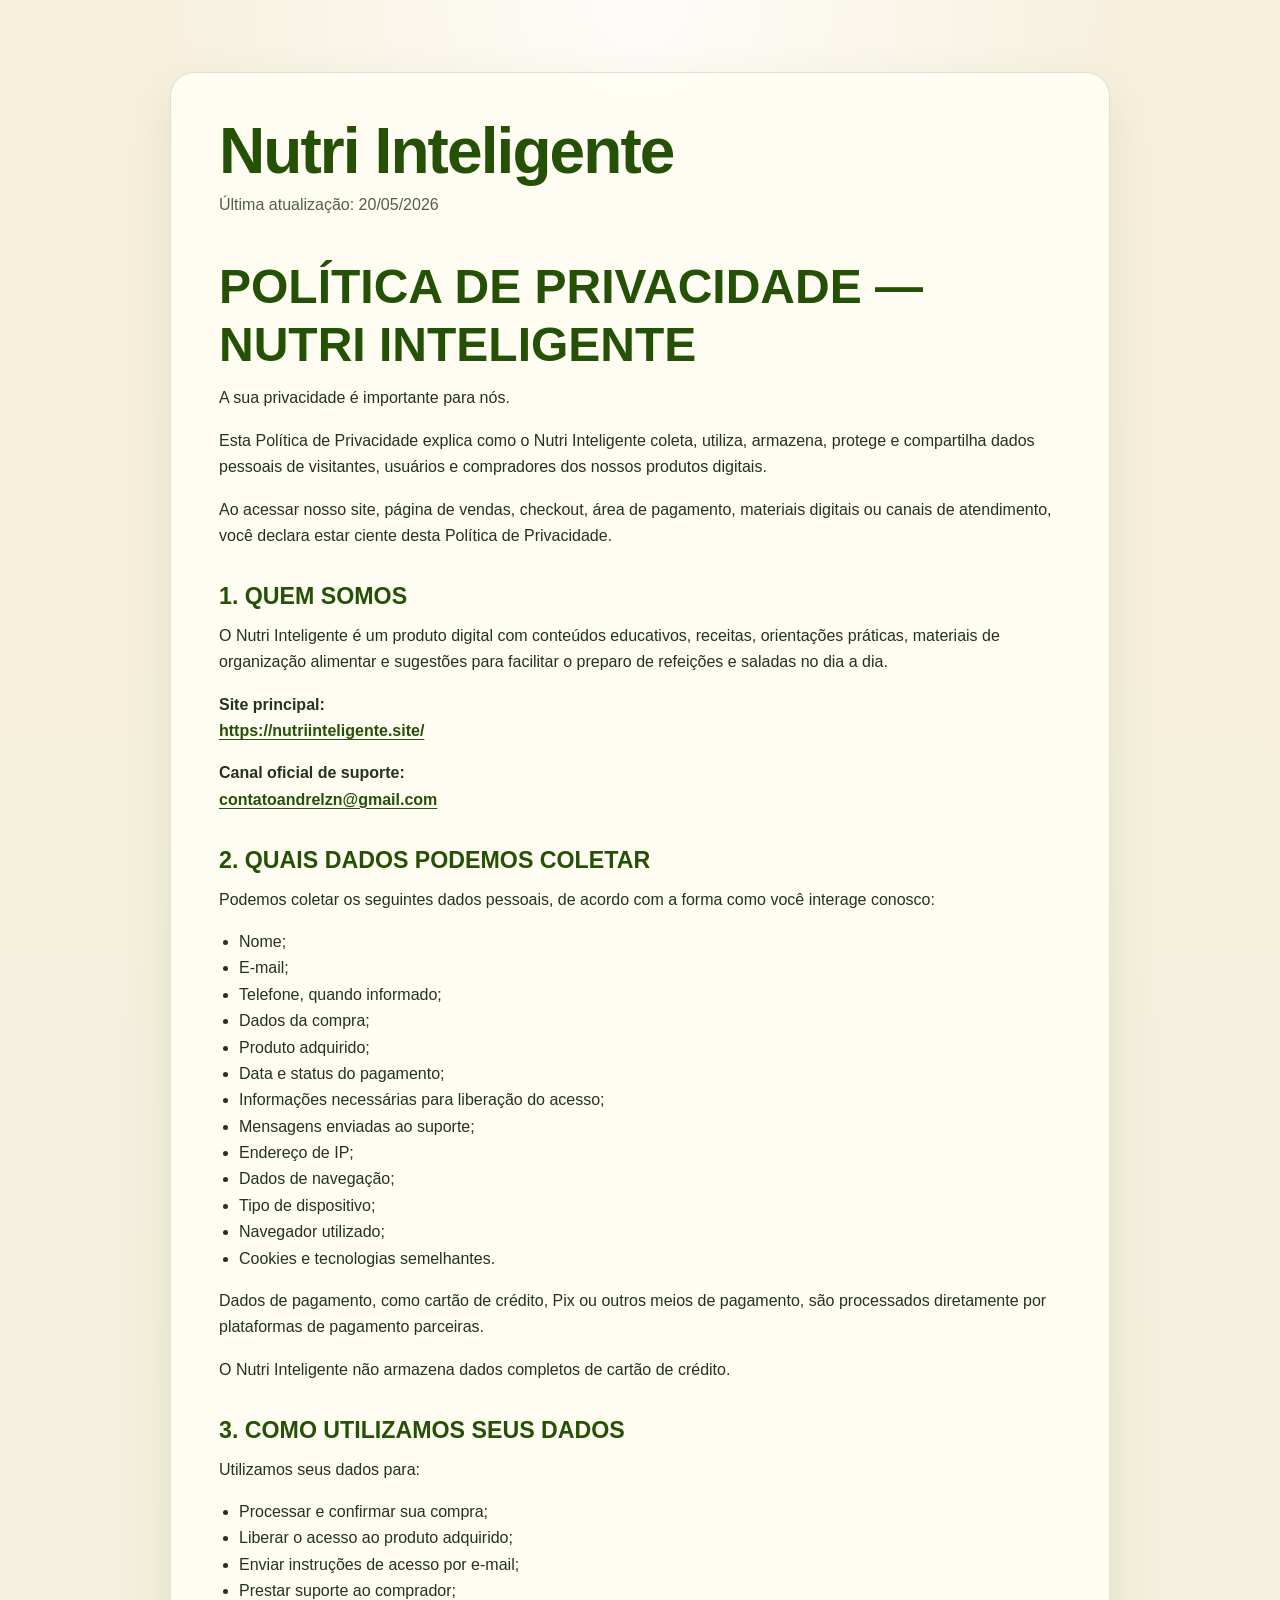
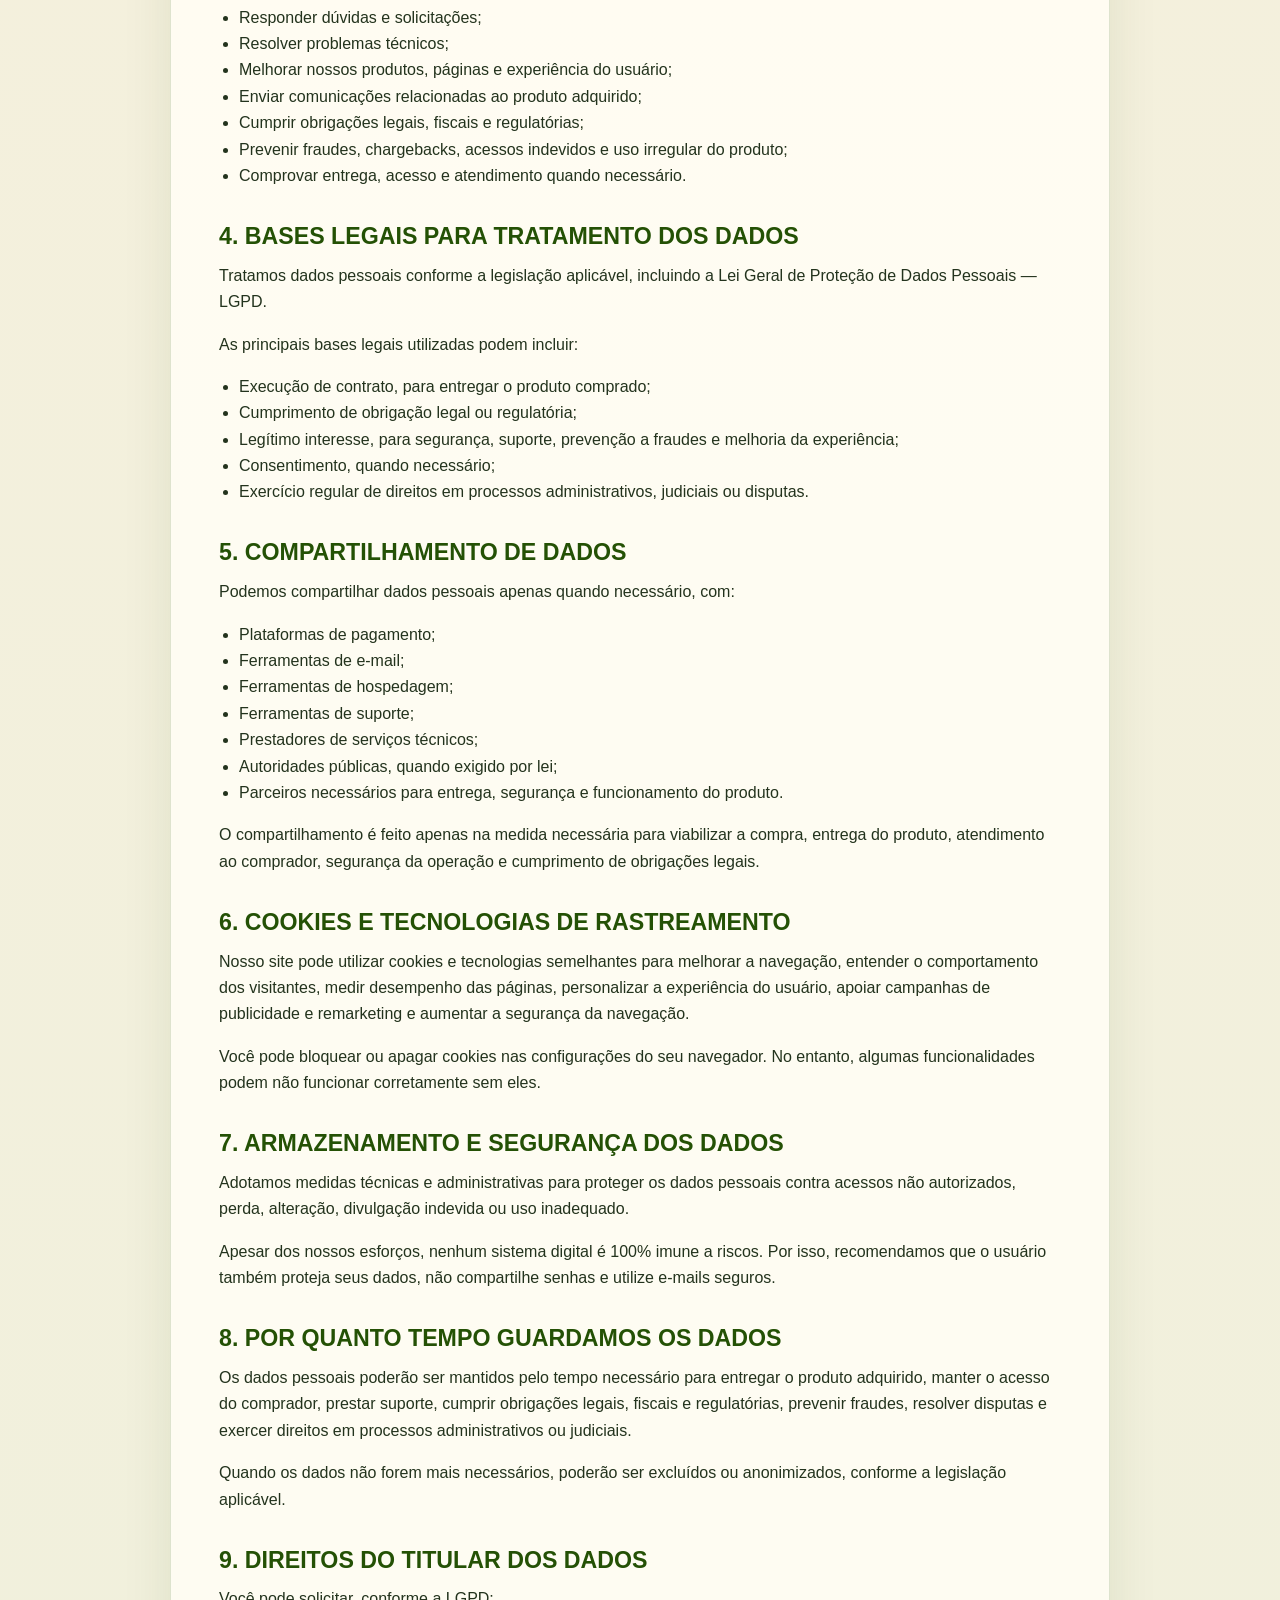
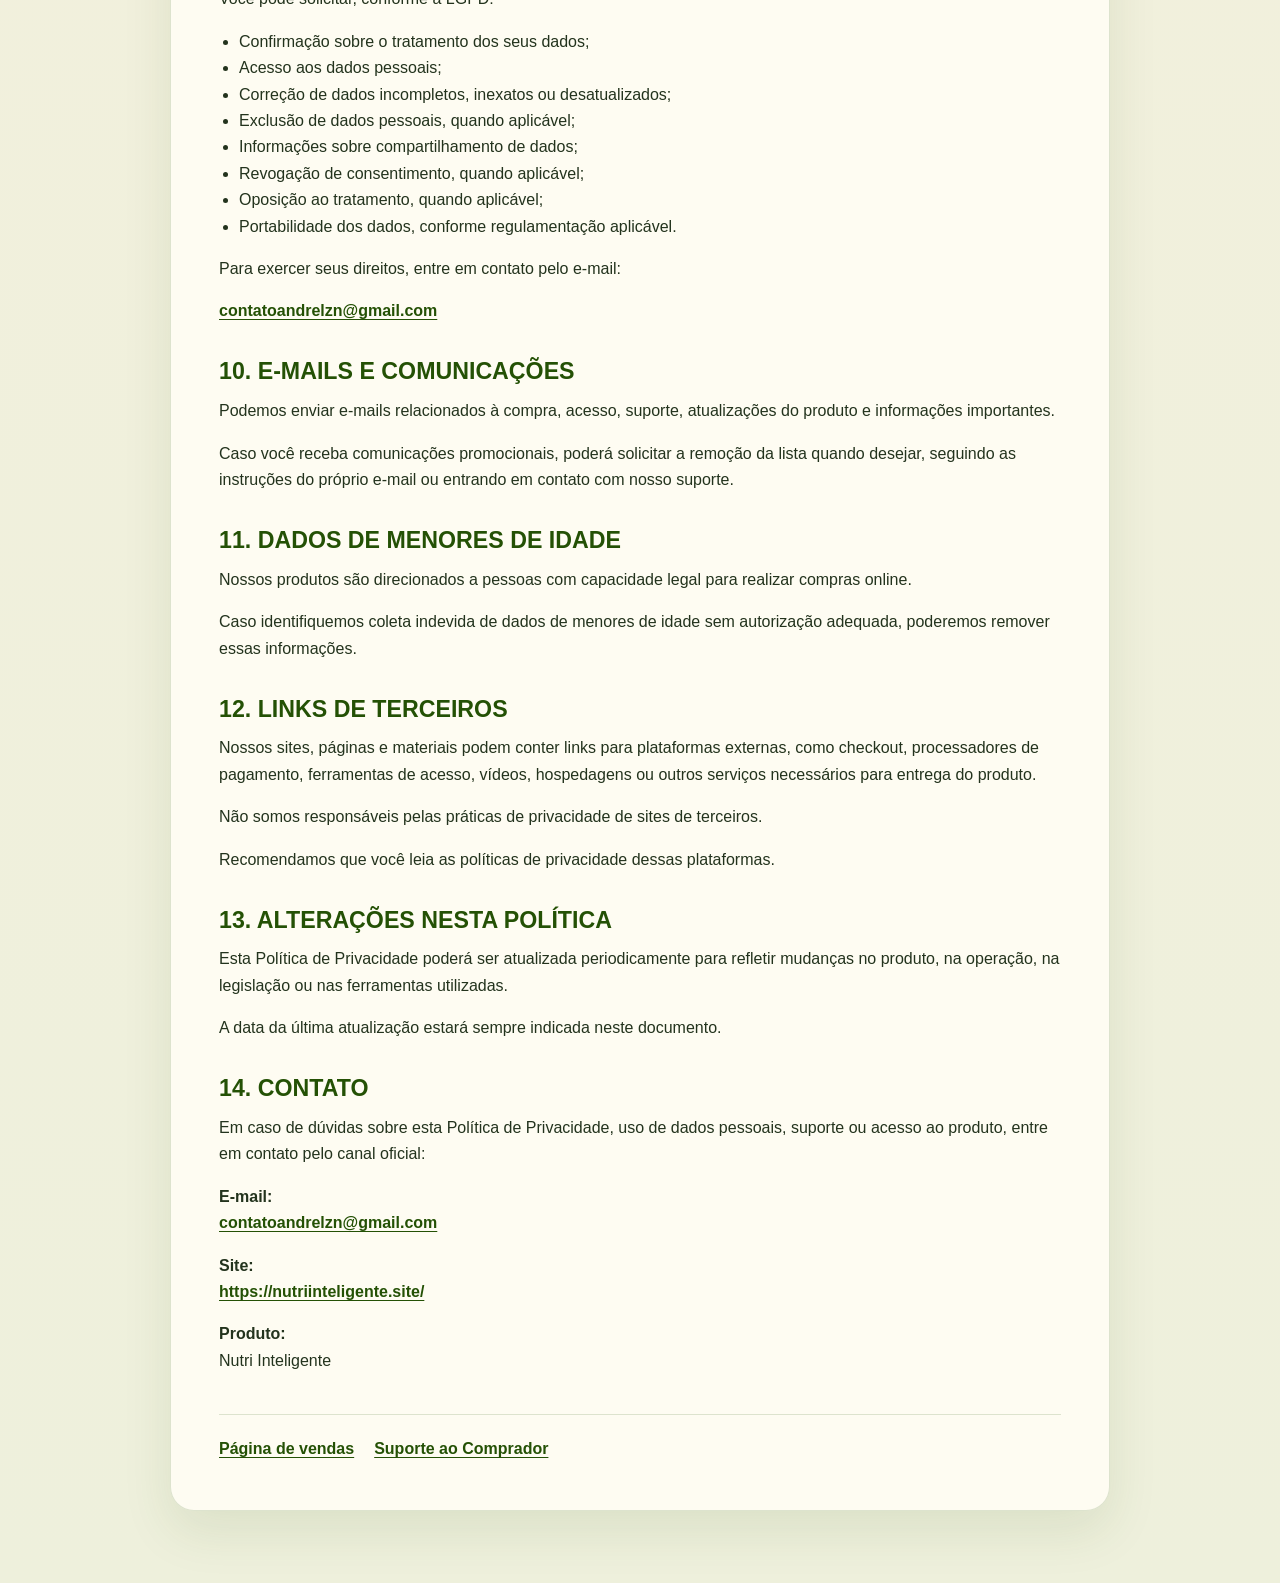
==== politica-de-privacidade/index.html @ 57de6ec7 "Add V1 support and privacy pages" ====
<!doctype html>
<html lang="pt-BR">
  <head>
    <meta charset="utf-8">
    <meta name="viewport" content="width=device-width, initial-scale=1">
    <title>Política de Privacidade - Nutri Inteligente</title>
    <meta name="description" content="Política de Privacidade do produto digital Nutri Inteligente.">
    <link rel="stylesheet" href="/legal.css">
  </head>
  <body>
    <main class="legal-page">
      <article class="legal-card">
        <p class="brand">Nutri Inteligente</p>
        <p class="subtitle">Última atualização: 20/05/2026</p>

        <h1>POLÍTICA DE PRIVACIDADE — NUTRI INTELIGENTE</h1>
        <p>A sua privacidade é importante para nós.</p>
        <p>Esta Política de Privacidade explica como o Nutri Inteligente coleta, utiliza, armazena, protege e compartilha dados pessoais de visitantes, usuários e compradores dos nossos produtos digitais.</p>
        <p>Ao acessar nosso site, página de vendas, checkout, área de pagamento, materiais digitais ou canais de atendimento, você declara estar ciente desta Política de Privacidade.</p>

        <h2>1. Quem somos</h2>
        <p>O Nutri Inteligente é um produto digital com conteúdos educativos, receitas, orientações práticas, materiais de organização alimentar e sugestões para facilitar o preparo de refeições e saladas no dia a dia.</p>
        <p><strong>Site principal:</strong><br><a href="https://nutriinteligente.site/">https://nutriinteligente.site/</a></p>
        <p><strong>Canal oficial de suporte:</strong><br><a href="mailto:contatoandrelzn@gmail.com">contatoandrelzn@gmail.com</a></p>

        <h2>2. Quais dados podemos coletar</h2>
        <p>Podemos coletar os seguintes dados pessoais, de acordo com a forma como você interage conosco:</p>
        <ul>
          <li>Nome;</li>
          <li>E-mail;</li>
          <li>Telefone, quando informado;</li>
          <li>Dados da compra;</li>
          <li>Produto adquirido;</li>
          <li>Data e status do pagamento;</li>
          <li>Informações necessárias para liberação do acesso;</li>
          <li>Mensagens enviadas ao suporte;</li>
          <li>Endereço de IP;</li>
          <li>Dados de navegação;</li>
          <li>Tipo de dispositivo;</li>
          <li>Navegador utilizado;</li>
          <li>Cookies e tecnologias semelhantes.</li>
        </ul>
        <p>Dados de pagamento, como cartão de crédito, Pix ou outros meios de pagamento, são processados diretamente por plataformas de pagamento parceiras.</p>
        <p>O Nutri Inteligente não armazena dados completos de cartão de crédito.</p>

        <h2>3. Como utilizamos seus dados</h2>
        <p>Utilizamos seus dados para:</p>
        <ul>
          <li>Processar e confirmar sua compra;</li>
          <li>Liberar o acesso ao produto adquirido;</li>
          <li>Enviar instruções de acesso por e-mail;</li>
          <li>Prestar suporte ao comprador;</li>
          <li>Responder dúvidas e solicitações;</li>
          <li>Resolver problemas técnicos;</li>
          <li>Melhorar nossos produtos, páginas e experiência do usuário;</li>
          <li>Enviar comunicações relacionadas ao produto adquirido;</li>
          <li>Cumprir obrigações legais, fiscais e regulatórias;</li>
          <li>Prevenir fraudes, chargebacks, acessos indevidos e uso irregular do produto;</li>
          <li>Comprovar entrega, acesso e atendimento quando necessário.</li>
        </ul>

        <h2>4. Bases legais para tratamento dos dados</h2>
        <p>Tratamos dados pessoais conforme a legislação aplicável, incluindo a Lei Geral de Proteção de Dados Pessoais — LGPD.</p>
        <p>As principais bases legais utilizadas podem incluir:</p>
        <ul>
          <li>Execução de contrato, para entregar o produto comprado;</li>
          <li>Cumprimento de obrigação legal ou regulatória;</li>
          <li>Legítimo interesse, para segurança, suporte, prevenção a fraudes e melhoria da experiência;</li>
          <li>Consentimento, quando necessário;</li>
          <li>Exercício regular de direitos em processos administrativos, judiciais ou disputas.</li>
        </ul>

        <h2>5. Compartilhamento de dados</h2>
        <p>Podemos compartilhar dados pessoais apenas quando necessário, com:</p>
        <ul>
          <li>Plataformas de pagamento;</li>
          <li>Ferramentas de e-mail;</li>
          <li>Ferramentas de hospedagem;</li>
          <li>Ferramentas de suporte;</li>
          <li>Prestadores de serviços técnicos;</li>
          <li>Autoridades públicas, quando exigido por lei;</li>
          <li>Parceiros necessários para entrega, segurança e funcionamento do produto.</li>
        </ul>
        <p>O compartilhamento é feito apenas na medida necessária para viabilizar a compra, entrega do produto, atendimento ao comprador, segurança da operação e cumprimento de obrigações legais.</p>

        <h2>6. Cookies e tecnologias de rastreamento</h2>
        <p>Nosso site pode utilizar cookies e tecnologias semelhantes para melhorar a navegação, entender o comportamento dos visitantes, medir desempenho das páginas, personalizar a experiência do usuário, apoiar campanhas de publicidade e remarketing e aumentar a segurança da navegação.</p>
        <p>Você pode bloquear ou apagar cookies nas configurações do seu navegador. No entanto, algumas funcionalidades podem não funcionar corretamente sem eles.</p>

        <h2>7. Armazenamento e segurança dos dados</h2>
        <p>Adotamos medidas técnicas e administrativas para proteger os dados pessoais contra acessos não autorizados, perda, alteração, divulgação indevida ou uso inadequado.</p>
        <p>Apesar dos nossos esforços, nenhum sistema digital é 100% imune a riscos. Por isso, recomendamos que o usuário também proteja seus dados, não compartilhe senhas e utilize e-mails seguros.</p>

        <h2>8. Por quanto tempo guardamos os dados</h2>
        <p>Os dados pessoais poderão ser mantidos pelo tempo necessário para entregar o produto adquirido, manter o acesso do comprador, prestar suporte, cumprir obrigações legais, fiscais e regulatórias, prevenir fraudes, resolver disputas e exercer direitos em processos administrativos ou judiciais.</p>
        <p>Quando os dados não forem mais necessários, poderão ser excluídos ou anonimizados, conforme a legislação aplicável.</p>

        <h2>9. Direitos do titular dos dados</h2>
        <p>Você pode solicitar, conforme a LGPD:</p>
        <ul>
          <li>Confirmação sobre o tratamento dos seus dados;</li>
          <li>Acesso aos dados pessoais;</li>
          <li>Correção de dados incompletos, inexatos ou desatualizados;</li>
          <li>Exclusão de dados pessoais, quando aplicável;</li>
          <li>Informações sobre compartilhamento de dados;</li>
          <li>Revogação de consentimento, quando aplicável;</li>
          <li>Oposição ao tratamento, quando aplicável;</li>
          <li>Portabilidade dos dados, conforme regulamentação aplicável.</li>
        </ul>
        <p>Para exercer seus direitos, entre em contato pelo e-mail:</p>
        <p><a href="mailto:contatoandrelzn@gmail.com">contatoandrelzn@gmail.com</a></p>

        <h2>10. E-mails e comunicações</h2>
        <p>Podemos enviar e-mails relacionados à compra, acesso, suporte, atualizações do produto e informações importantes.</p>
        <p>Caso você receba comunicações promocionais, poderá solicitar a remoção da lista quando desejar, seguindo as instruções do próprio e-mail ou entrando em contato com nosso suporte.</p>

        <h2>11. Dados de menores de idade</h2>
        <p>Nossos produtos são direcionados a pessoas com capacidade legal para realizar compras online.</p>
        <p>Caso identifiquemos coleta indevida de dados de menores de idade sem autorização adequada, poderemos remover essas informações.</p>

        <h2>12. Links de terceiros</h2>
        <p>Nossos sites, páginas e materiais podem conter links para plataformas externas, como checkout, processadores de pagamento, ferramentas de acesso, vídeos, hospedagens ou outros serviços necessários para entrega do produto.</p>
        <p>Não somos responsáveis pelas práticas de privacidade de sites de terceiros.</p>
        <p>Recomendamos que você leia as políticas de privacidade dessas plataformas.</p>

        <h2>13. Alterações nesta política</h2>
        <p>Esta Política de Privacidade poderá ser atualizada periodicamente para refletir mudanças no produto, na operação, na legislação ou nas ferramentas utilizadas.</p>
        <p>A data da última atualização estará sempre indicada neste documento.</p>

        <h2>14. Contato</h2>
        <p>Em caso de dúvidas sobre esta Política de Privacidade, uso de dados pessoais, suporte ou acesso ao produto, entre em contato pelo canal oficial:</p>
        <p><strong>E-mail:</strong><br><a href="mailto:contatoandrelzn@gmail.com">contatoandrelzn@gmail.com</a></p>
        <p><strong>Site:</strong><br><a href="https://nutriinteligente.site/">https://nutriinteligente.site/</a></p>
        <p><strong>Produto:</strong><br>Nutri Inteligente</p>

        <nav class="legal-footer" aria-label="Links importantes">
          <a href="/">Página de vendas</a>
          <a href="/suporte">Suporte ao Comprador</a>
        </nav>
      </article>
    </main>
  </body>
</html>
---- legal.css ----
:root {
  --bg: #f7f0dd;
  --card: #fffdf4;
  --text: #23331d;
  --muted: #526047;
  --green: #245105;
  --line: rgba(49, 93, 20, 0.16);
}

* {
  box-sizing: border-box;
}

html {
  scroll-behavior: smooth;
}

body {
  margin: 0;
  color: var(--text);
  background:
    radial-gradient(circle at top, rgba(255, 255, 255, 0.85), transparent 30rem),
    linear-gradient(180deg, #f7f0dd 0%, #eef0dc 100%);
  font-family: Arial, Helvetica, sans-serif;
  line-height: 1.65;
}

.legal-page {
  width: min(100% - 32px, 940px);
  margin: 0 auto;
  padding: clamp(28px, 6vw, 72px) 0;
}

.legal-card {
  padding: clamp(24px, 4vw, 48px);
  border: 1px solid var(--line);
  border-radius: 24px;
  background: rgba(255, 253, 244, 0.92);
  box-shadow: 0 20px 50px rgba(49, 93, 20, 0.1);
}

.brand {
  margin: 0 0 10px;
  color: var(--green);
  font-size: clamp(2rem, 7vw, 4rem);
  font-weight: 900;
  letter-spacing: -0.03em;
  line-height: 0.95;
}

.subtitle {
  margin: 0 0 clamp(24px, 4vw, 40px);
  color: var(--muted);
  font-size: 1rem;
}

h1,
h2 {
  color: var(--green);
  line-height: 1.2;
}

h1 {
  margin: 0 0 0.75rem;
  font-size: clamp(1.7rem, 5vw, 3rem);
}

h2 {
  margin: 2.1rem 0 0.75rem;
  font-size: clamp(1.1rem, 3vw, 1.45rem);
  text-transform: uppercase;
}

p {
  margin: 0 0 1rem;
}

ul {
  margin: 0 0 1rem;
  padding-left: 1.25rem;
}

a {
  color: var(--green);
  font-weight: 700;
  text-decoration: underline;
  text-underline-offset: 3px;
}

.legal-footer {
  display: flex;
  flex-wrap: wrap;
  gap: 12px 20px;
  margin-top: 2.5rem;
  padding-top: 1.3rem;
  border-top: 1px solid var(--line);
}

@media (max-width: 640px) {
  .legal-page {
    width: min(100% - 20px, 940px);
    padding-block: 14px;
  }

  .legal-card {
    border-radius: 18px;
  }
}
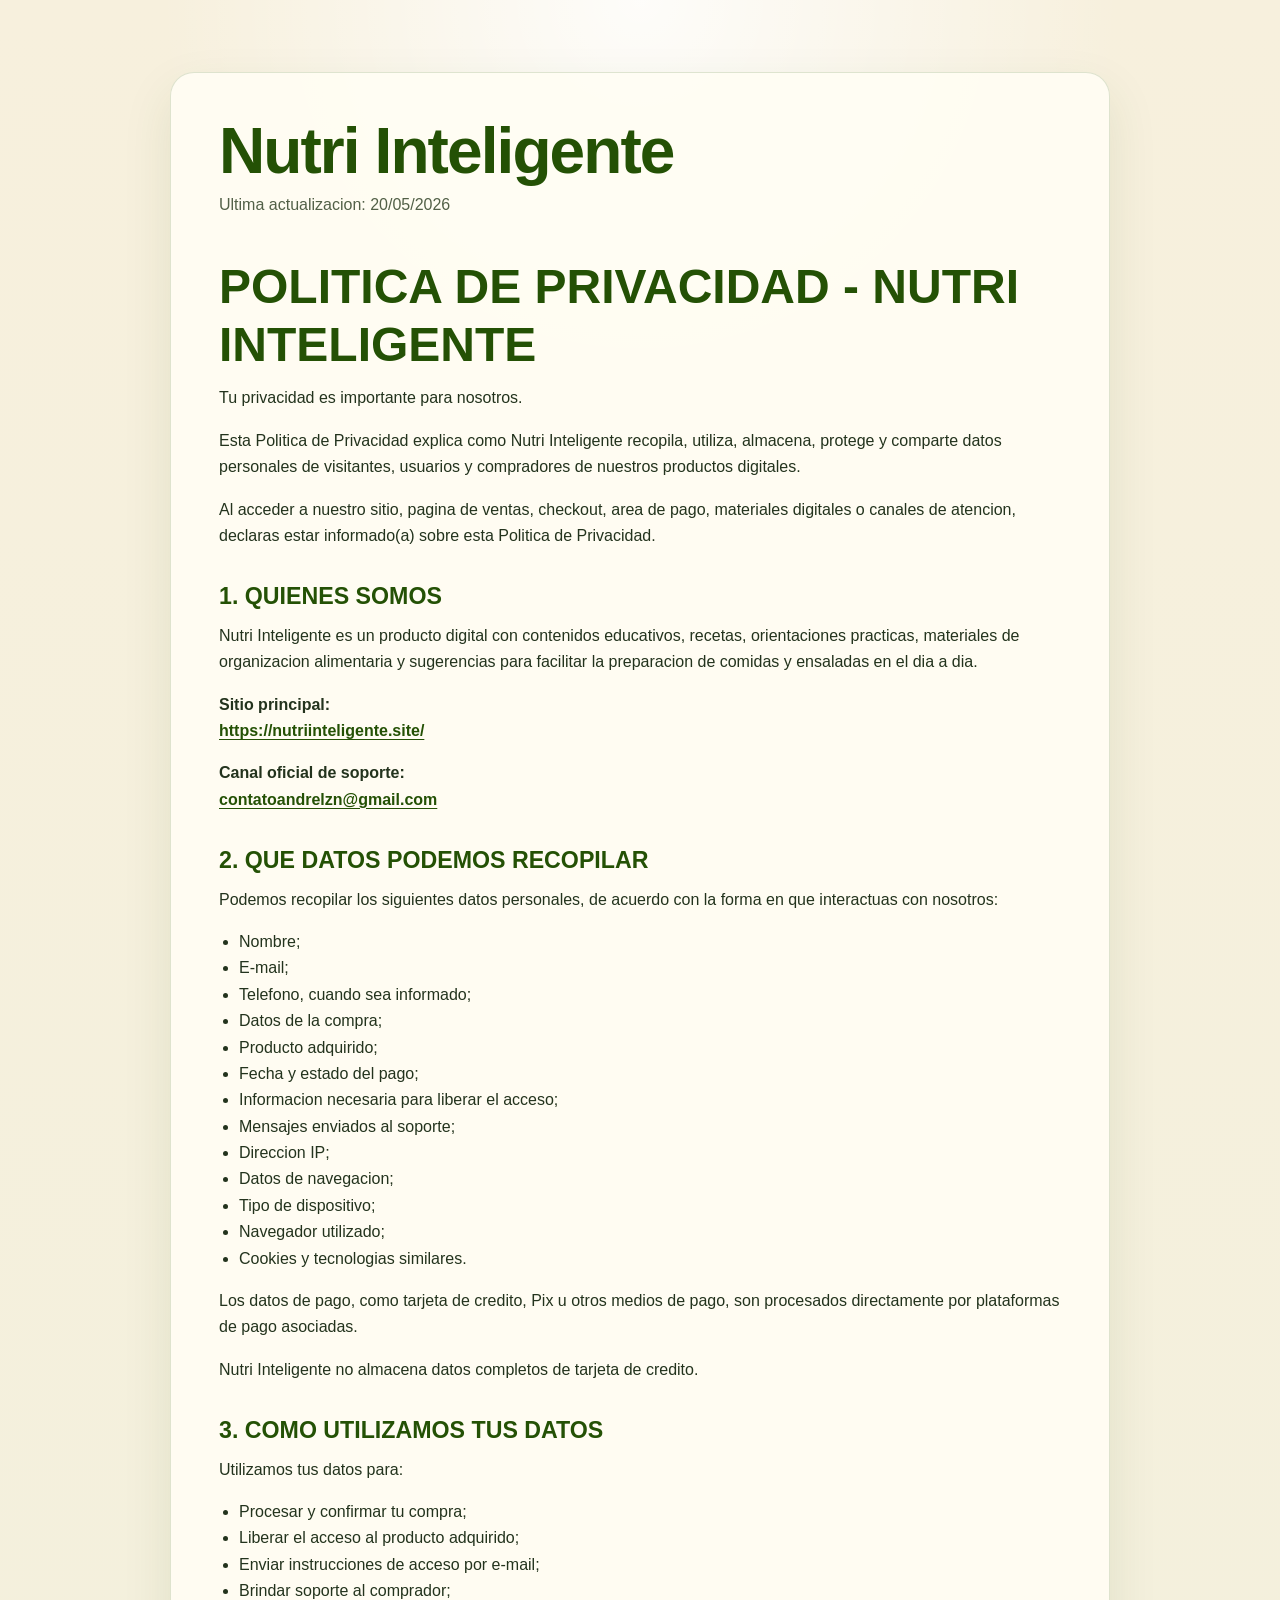
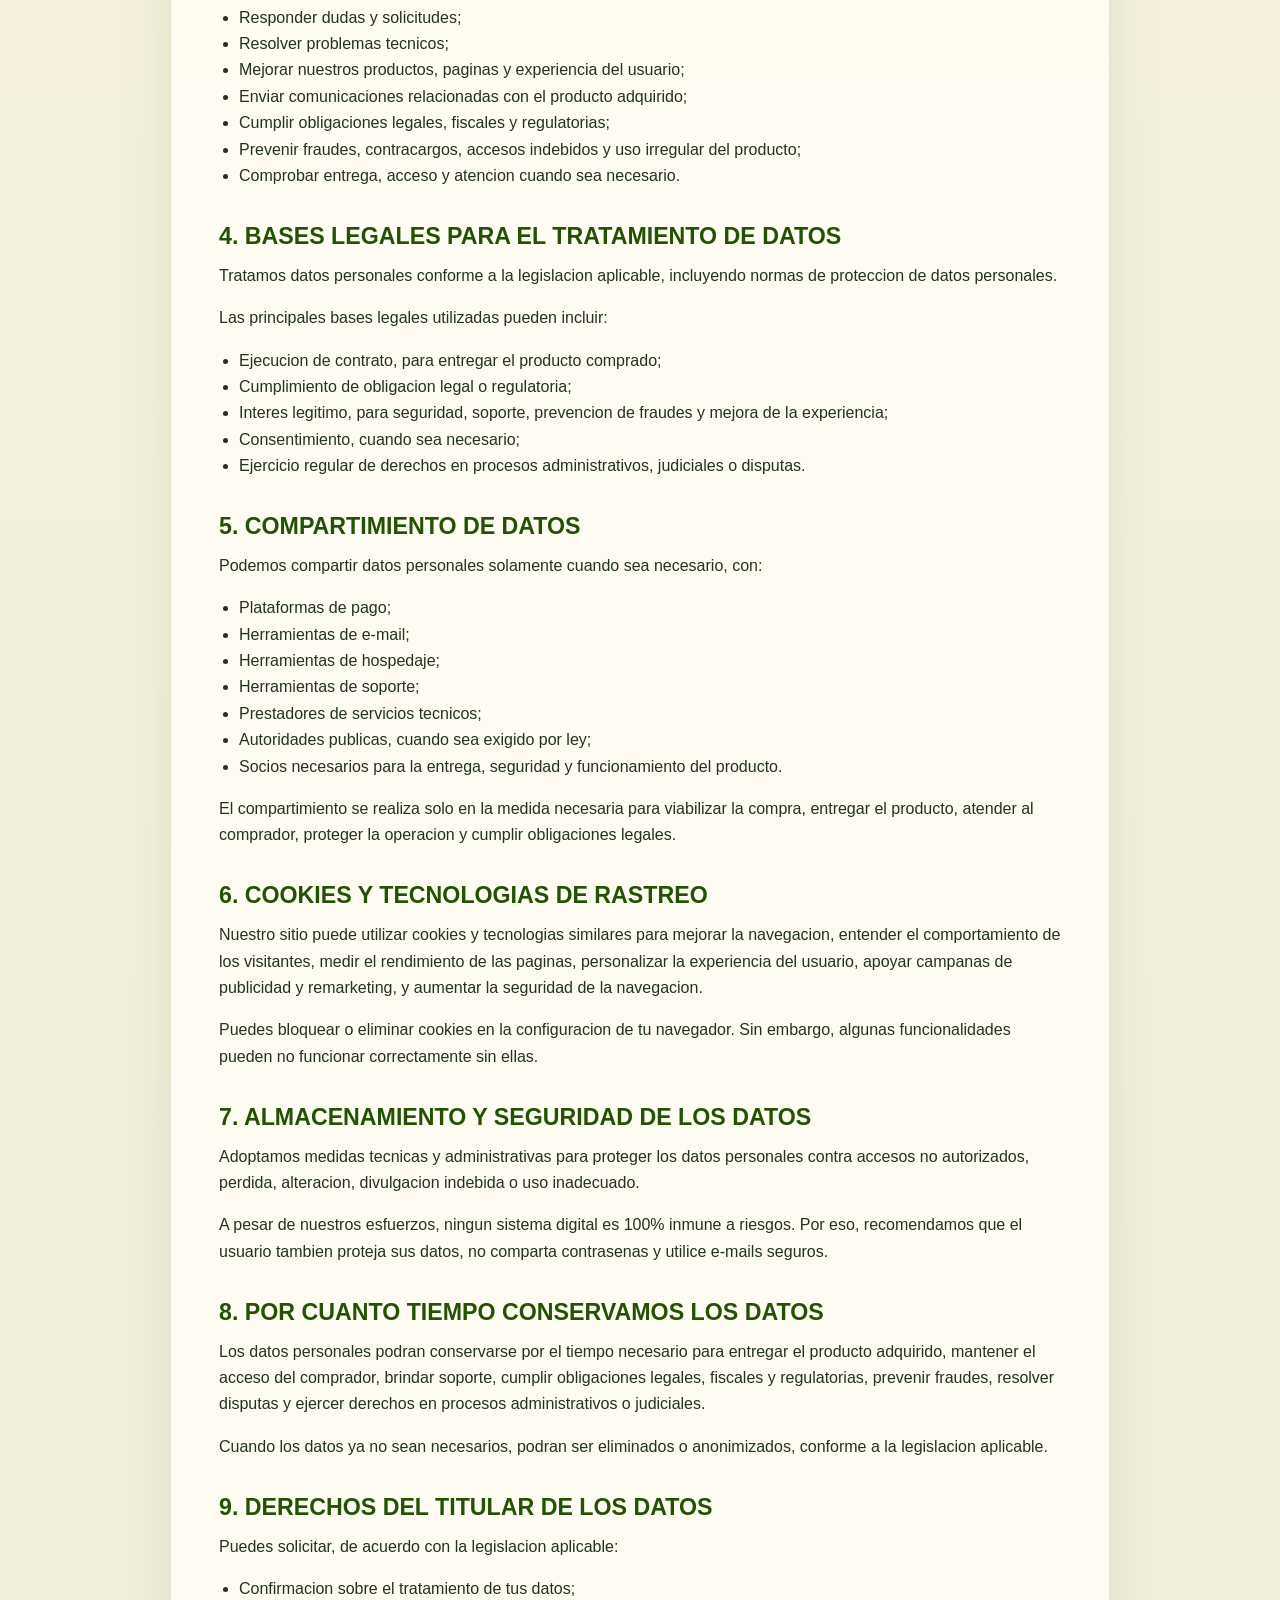
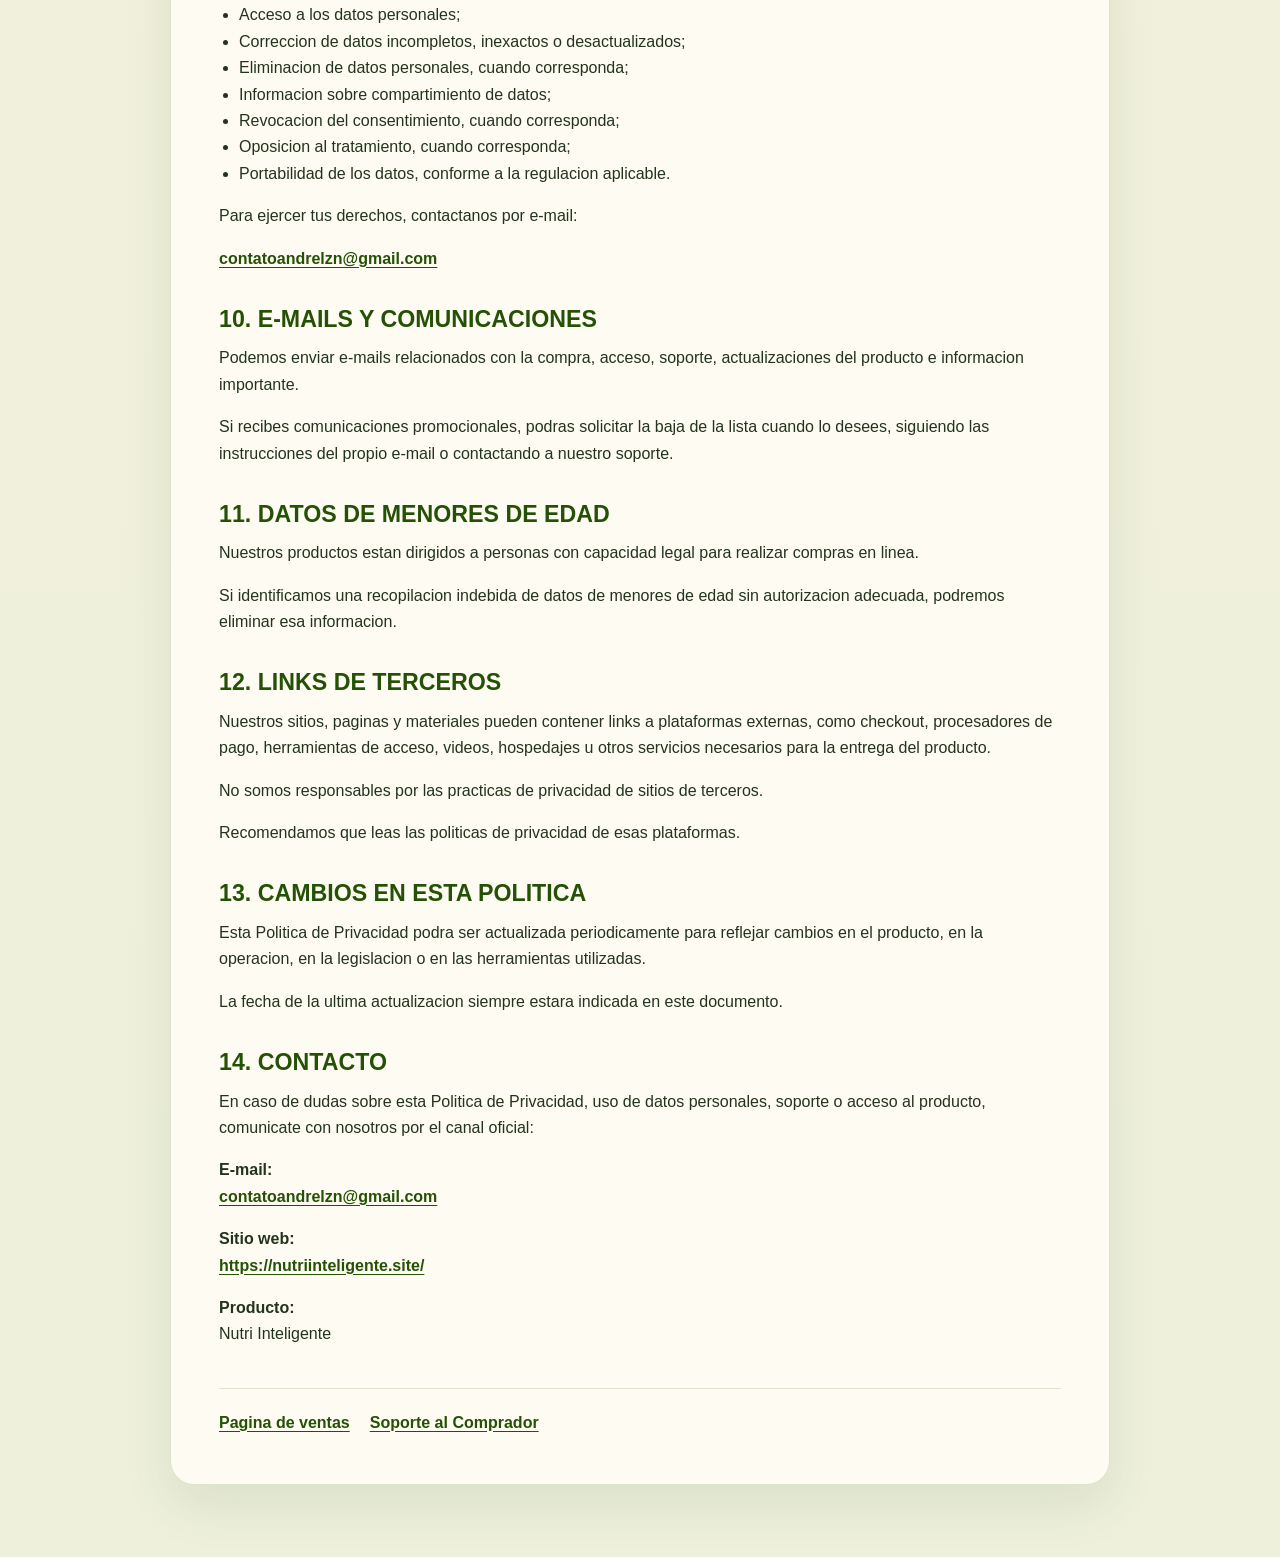
==== commit 3f60f08d: "Translate V1 legal content to Spanish" ====
--- a/politica-de-privacidade/index.html
+++ b/politica-de-privacidade/index.html
@@ -1,141 +1,141 @@
 <!doctype html>
-<html lang="pt-BR">
+<html lang="es">
   <head>
     <meta charset="utf-8">
     <meta name="viewport" content="width=device-width, initial-scale=1">
-    <title>Política de Privacidade - Nutri Inteligente</title>
-    <meta name="description" content="Política de Privacidade do produto digital Nutri Inteligente.">
+    <title>Politica de Privacidad - Nutri Inteligente</title>
+    <meta name="description" content="Politica de Privacidad del producto digital Nutri Inteligente.">
     <link rel="stylesheet" href="/legal.css">
   </head>
   <body>
     <main class="legal-page">
       <article class="legal-card">
         <p class="brand">Nutri Inteligente</p>
-        <p class="subtitle">Última atualização: 20/05/2026</p>
+        <p class="subtitle">Ultima actualizacion: 20/05/2026</p>
 
-        <h1>POLÍTICA DE PRIVACIDADE — NUTRI INTELIGENTE</h1>
-        <p>A sua privacidade é importante para nós.</p>
-        <p>Esta Política de Privacidade explica como o Nutri Inteligente coleta, utiliza, armazena, protege e compartilha dados pessoais de visitantes, usuários e compradores dos nossos produtos digitais.</p>
-        <p>Ao acessar nosso site, página de vendas, checkout, área de pagamento, materiais digitais ou canais de atendimento, você declara estar ciente desta Política de Privacidade.</p>
+        <h1>POLITICA DE PRIVACIDAD - NUTRI INTELIGENTE</h1>
+        <p>Tu privacidad es importante para nosotros.</p>
+        <p>Esta Politica de Privacidad explica como Nutri Inteligente recopila, utiliza, almacena, protege y comparte datos personales de visitantes, usuarios y compradores de nuestros productos digitales.</p>
+        <p>Al acceder a nuestro sitio, pagina de ventas, checkout, area de pago, materiales digitales o canales de atencion, declaras estar informado(a) sobre esta Politica de Privacidad.</p>
 
-        <h2>1. Quem somos</h2>
-        <p>O Nutri Inteligente é um produto digital com conteúdos educativos, receitas, orientações práticas, materiais de organização alimentar e sugestões para facilitar o preparo de refeições e saladas no dia a dia.</p>
-        <p><strong>Site principal:</strong><br><a href="https://nutriinteligente.site/">https://nutriinteligente.site/</a></p>
-        <p><strong>Canal oficial de suporte:</strong><br><a href="mailto:contatoandrelzn@gmail.com">contatoandrelzn@gmail.com</a></p>
+        <h2>1. Quienes somos</h2>
+        <p>Nutri Inteligente es un producto digital con contenidos educativos, recetas, orientaciones practicas, materiales de organizacion alimentaria y sugerencias para facilitar la preparacion de comidas y ensaladas en el dia a dia.</p>
+        <p><strong>Sitio principal:</strong><br><a href="https://nutriinteligente.site/">https://nutriinteligente.site/</a></p>
+        <p><strong>Canal oficial de soporte:</strong><br><a href="mailto:contatoandrelzn@gmail.com">contatoandrelzn@gmail.com</a></p>
 
-        <h2>2. Quais dados podemos coletar</h2>
-        <p>Podemos coletar os seguintes dados pessoais, de acordo com a forma como você interage conosco:</p>
+        <h2>2. Que datos podemos recopilar</h2>
+        <p>Podemos recopilar los siguientes datos personales, de acuerdo con la forma en que interactuas con nosotros:</p>
         <ul>
-          <li>Nome;</li>
+          <li>Nombre;</li>
           <li>E-mail;</li>
-          <li>Telefone, quando informado;</li>
-          <li>Dados da compra;</li>
-          <li>Produto adquirido;</li>
-          <li>Data e status do pagamento;</li>
-          <li>Informações necessárias para liberação do acesso;</li>
-          <li>Mensagens enviadas ao suporte;</li>
-          <li>Endereço de IP;</li>
-          <li>Dados de navegação;</li>
+          <li>Telefono, cuando sea informado;</li>
+          <li>Datos de la compra;</li>
+          <li>Producto adquirido;</li>
+          <li>Fecha y estado del pago;</li>
+          <li>Informacion necesaria para liberar el acceso;</li>
+          <li>Mensajes enviados al soporte;</li>
+          <li>Direccion IP;</li>
+          <li>Datos de navegacion;</li>
           <li>Tipo de dispositivo;</li>
           <li>Navegador utilizado;</li>
-          <li>Cookies e tecnologias semelhantes.</li>
+          <li>Cookies y tecnologias similares.</li>
         </ul>
-        <p>Dados de pagamento, como cartão de crédito, Pix ou outros meios de pagamento, são processados diretamente por plataformas de pagamento parceiras.</p>
-        <p>O Nutri Inteligente não armazena dados completos de cartão de crédito.</p>
+        <p>Los datos de pago, como tarjeta de credito, Pix u otros medios de pago, son procesados directamente por plataformas de pago asociadas.</p>
+        <p>Nutri Inteligente no almacena datos completos de tarjeta de credito.</p>
 
-        <h2>3. Como utilizamos seus dados</h2>
-        <p>Utilizamos seus dados para:</p>
+        <h2>3. Como utilizamos tus datos</h2>
+        <p>Utilizamos tus datos para:</p>
         <ul>
-          <li>Processar e confirmar sua compra;</li>
-          <li>Liberar o acesso ao produto adquirido;</li>
-          <li>Enviar instruções de acesso por e-mail;</li>
-          <li>Prestar suporte ao comprador;</li>
-          <li>Responder dúvidas e solicitações;</li>
-          <li>Resolver problemas técnicos;</li>
-          <li>Melhorar nossos produtos, páginas e experiência do usuário;</li>
-          <li>Enviar comunicações relacionadas ao produto adquirido;</li>
-          <li>Cumprir obrigações legais, fiscais e regulatórias;</li>
-          <li>Prevenir fraudes, chargebacks, acessos indevidos e uso irregular do produto;</li>
-          <li>Comprovar entrega, acesso e atendimento quando necessário.</li>
+          <li>Procesar y confirmar tu compra;</li>
+          <li>Liberar el acceso al producto adquirido;</li>
+          <li>Enviar instrucciones de acceso por e-mail;</li>
+          <li>Brindar soporte al comprador;</li>
+          <li>Responder dudas y solicitudes;</li>
+          <li>Resolver problemas tecnicos;</li>
+          <li>Mejorar nuestros productos, paginas y experiencia del usuario;</li>
+          <li>Enviar comunicaciones relacionadas con el producto adquirido;</li>
+          <li>Cumplir obligaciones legales, fiscales y regulatorias;</li>
+          <li>Prevenir fraudes, contracargos, accesos indebidos y uso irregular del producto;</li>
+          <li>Comprobar entrega, acceso y atencion cuando sea necesario.</li>
         </ul>
 
-        <h2>4. Bases legais para tratamento dos dados</h2>
-        <p>Tratamos dados pessoais conforme a legislação aplicável, incluindo a Lei Geral de Proteção de Dados Pessoais — LGPD.</p>
-        <p>As principais bases legais utilizadas podem incluir:</p>
+        <h2>4. Bases legales para el tratamiento de datos</h2>
+        <p>Tratamos datos personales conforme a la legislacion aplicable, incluyendo normas de proteccion de datos personales.</p>
+        <p>Las principales bases legales utilizadas pueden incluir:</p>
         <ul>
-          <li>Execução de contrato, para entregar o produto comprado;</li>
-          <li>Cumprimento de obrigação legal ou regulatória;</li>
-          <li>Legítimo interesse, para segurança, suporte, prevenção a fraudes e melhoria da experiência;</li>
-          <li>Consentimento, quando necessário;</li>
-          <li>Exercício regular de direitos em processos administrativos, judiciais ou disputas.</li>
+          <li>Ejecucion de contrato, para entregar el producto comprado;</li>
+          <li>Cumplimiento de obligacion legal o regulatoria;</li>
+          <li>Interes legitimo, para seguridad, soporte, prevencion de fraudes y mejora de la experiencia;</li>
+          <li>Consentimiento, cuando sea necesario;</li>
+          <li>Ejercicio regular de derechos en procesos administrativos, judiciales o disputas.</li>
         </ul>
 
-        <h2>5. Compartilhamento de dados</h2>
-        <p>Podemos compartilhar dados pessoais apenas quando necessário, com:</p>
+        <h2>5. Compartimiento de datos</h2>
+        <p>Podemos compartir datos personales solamente cuando sea necesario, con:</p>
         <ul>
-          <li>Plataformas de pagamento;</li>
-          <li>Ferramentas de e-mail;</li>
-          <li>Ferramentas de hospedagem;</li>
-          <li>Ferramentas de suporte;</li>
-          <li>Prestadores de serviços técnicos;</li>
-          <li>Autoridades públicas, quando exigido por lei;</li>
-          <li>Parceiros necessários para entrega, segurança e funcionamento do produto.</li>
+          <li>Plataformas de pago;</li>
+          <li>Herramientas de e-mail;</li>
+          <li>Herramientas de hospedaje;</li>
+          <li>Herramientas de soporte;</li>
+          <li>Prestadores de servicios tecnicos;</li>
+          <li>Autoridades publicas, cuando sea exigido por ley;</li>
+          <li>Socios necesarios para la entrega, seguridad y funcionamiento del producto.</li>
         </ul>
-        <p>O compartilhamento é feito apenas na medida necessária para viabilizar a compra, entrega do produto, atendimento ao comprador, segurança da operação e cumprimento de obrigações legais.</p>
+        <p>El compartimiento se realiza solo en la medida necesaria para viabilizar la compra, entregar el producto, atender al comprador, proteger la operacion y cumplir obligaciones legales.</p>
 
-        <h2>6. Cookies e tecnologias de rastreamento</h2>
-        <p>Nosso site pode utilizar cookies e tecnologias semelhantes para melhorar a navegação, entender o comportamento dos visitantes, medir desempenho das páginas, personalizar a experiência do usuário, apoiar campanhas de publicidade e remarketing e aumentar a segurança da navegação.</p>
-        <p>Você pode bloquear ou apagar cookies nas configurações do seu navegador. No entanto, algumas funcionalidades podem não funcionar corretamente sem eles.</p>
+        <h2>6. Cookies y tecnologias de rastreo</h2>
+        <p>Nuestro sitio puede utilizar cookies y tecnologias similares para mejorar la navegacion, entender el comportamiento de los visitantes, medir el rendimiento de las paginas, personalizar la experiencia del usuario, apoyar campanas de publicidad y remarketing, y aumentar la seguridad de la navegacion.</p>
+        <p>Puedes bloquear o eliminar cookies en la configuracion de tu navegador. Sin embargo, algunas funcionalidades pueden no funcionar correctamente sin ellas.</p>
 
-        <h2>7. Armazenamento e segurança dos dados</h2>
-        <p>Adotamos medidas técnicas e administrativas para proteger os dados pessoais contra acessos não autorizados, perda, alteração, divulgação indevida ou uso inadequado.</p>
-        <p>Apesar dos nossos esforços, nenhum sistema digital é 100% imune a riscos. Por isso, recomendamos que o usuário também proteja seus dados, não compartilhe senhas e utilize e-mails seguros.</p>
+        <h2>7. Almacenamiento y seguridad de los datos</h2>
+        <p>Adoptamos medidas tecnicas y administrativas para proteger los datos personales contra accesos no autorizados, perdida, alteracion, divulgacion indebida o uso inadecuado.</p>
+        <p>A pesar de nuestros esfuerzos, ningun sistema digital es 100% inmune a riesgos. Por eso, recomendamos que el usuario tambien proteja sus datos, no comparta contrasenas y utilice e-mails seguros.</p>
 
-        <h2>8. Por quanto tempo guardamos os dados</h2>
-        <p>Os dados pessoais poderão ser mantidos pelo tempo necessário para entregar o produto adquirido, manter o acesso do comprador, prestar suporte, cumprir obrigações legais, fiscais e regulatórias, prevenir fraudes, resolver disputas e exercer direitos em processos administrativos ou judiciais.</p>
-        <p>Quando os dados não forem mais necessários, poderão ser excluídos ou anonimizados, conforme a legislação aplicável.</p>
+        <h2>8. Por cuanto tiempo conservamos los datos</h2>
+        <p>Los datos personales podran conservarse por el tiempo necesario para entregar el producto adquirido, mantener el acceso del comprador, brindar soporte, cumplir obligaciones legales, fiscales y regulatorias, prevenir fraudes, resolver disputas y ejercer derechos en procesos administrativos o judiciales.</p>
+        <p>Cuando los datos ya no sean necesarios, podran ser eliminados o anonimizados, conforme a la legislacion aplicable.</p>
 
-        <h2>9. Direitos do titular dos dados</h2>
-        <p>Você pode solicitar, conforme a LGPD:</p>
+        <h2>9. Derechos del titular de los datos</h2>
+        <p>Puedes solicitar, de acuerdo con la legislacion aplicable:</p>
         <ul>
-          <li>Confirmação sobre o tratamento dos seus dados;</li>
-          <li>Acesso aos dados pessoais;</li>
-          <li>Correção de dados incompletos, inexatos ou desatualizados;</li>
-          <li>Exclusão de dados pessoais, quando aplicável;</li>
-          <li>Informações sobre compartilhamento de dados;</li>
-          <li>Revogação de consentimento, quando aplicável;</li>
-          <li>Oposição ao tratamento, quando aplicável;</li>
-          <li>Portabilidade dos dados, conforme regulamentação aplicável.</li>
+          <li>Confirmacion sobre el tratamiento de tus datos;</li>
+          <li>Acceso a los datos personales;</li>
+          <li>Correccion de datos incompletos, inexactos o desactualizados;</li>
+          <li>Eliminacion de datos personales, cuando corresponda;</li>
+          <li>Informacion sobre compartimiento de datos;</li>
+          <li>Revocacion del consentimiento, cuando corresponda;</li>
+          <li>Oposicion al tratamiento, cuando corresponda;</li>
+          <li>Portabilidad de los datos, conforme a la regulacion aplicable.</li>
         </ul>
-        <p>Para exercer seus direitos, entre em contato pelo e-mail:</p>
+        <p>Para ejercer tus derechos, contactanos por e-mail:</p>
         <p><a href="mailto:contatoandrelzn@gmail.com">contatoandrelzn@gmail.com</a></p>
 
-        <h2>10. E-mails e comunicações</h2>
-        <p>Podemos enviar e-mails relacionados à compra, acesso, suporte, atualizações do produto e informações importantes.</p>
-        <p>Caso você receba comunicações promocionais, poderá solicitar a remoção da lista quando desejar, seguindo as instruções do próprio e-mail ou entrando em contato com nosso suporte.</p>
+        <h2>10. E-mails y comunicaciones</h2>
+        <p>Podemos enviar e-mails relacionados con la compra, acceso, soporte, actualizaciones del producto e informacion importante.</p>
+        <p>Si recibes comunicaciones promocionales, podras solicitar la baja de la lista cuando lo desees, siguiendo las instrucciones del propio e-mail o contactando a nuestro soporte.</p>
 
-        <h2>11. Dados de menores de idade</h2>
-        <p>Nossos produtos são direcionados a pessoas com capacidade legal para realizar compras online.</p>
-        <p>Caso identifiquemos coleta indevida de dados de menores de idade sem autorização adequada, poderemos remover essas informações.</p>
+        <h2>11. Datos de menores de edad</h2>
+        <p>Nuestros productos estan dirigidos a personas con capacidad legal para realizar compras en linea.</p>
+        <p>Si identificamos una recopilacion indebida de datos de menores de edad sin autorizacion adecuada, podremos eliminar esa informacion.</p>
 
-        <h2>12. Links de terceiros</h2>
-        <p>Nossos sites, páginas e materiais podem conter links para plataformas externas, como checkout, processadores de pagamento, ferramentas de acesso, vídeos, hospedagens ou outros serviços necessários para entrega do produto.</p>
-        <p>Não somos responsáveis pelas práticas de privacidade de sites de terceiros.</p>
-        <p>Recomendamos que você leia as políticas de privacidade dessas plataformas.</p>
+        <h2>12. Links de terceros</h2>
+        <p>Nuestros sitios, paginas y materiales pueden contener links a plataformas externas, como checkout, procesadores de pago, herramientas de acceso, videos, hospedajes u otros servicios necesarios para la entrega del producto.</p>
+        <p>No somos responsables por las practicas de privacidad de sitios de terceros.</p>
+        <p>Recomendamos que leas las politicas de privacidad de esas plataformas.</p>
 
-        <h2>13. Alterações nesta política</h2>
-        <p>Esta Política de Privacidade poderá ser atualizada periodicamente para refletir mudanças no produto, na operação, na legislação ou nas ferramentas utilizadas.</p>
-        <p>A data da última atualização estará sempre indicada neste documento.</p>
+        <h2>13. Cambios en esta politica</h2>
+        <p>Esta Politica de Privacidad podra ser actualizada periodicamente para reflejar cambios en el producto, en la operacion, en la legislacion o en las herramientas utilizadas.</p>
+        <p>La fecha de la ultima actualizacion siempre estara indicada en este documento.</p>
 
-        <h2>14. Contato</h2>
-        <p>Em caso de dúvidas sobre esta Política de Privacidade, uso de dados pessoais, suporte ou acesso ao produto, entre em contato pelo canal oficial:</p>
+        <h2>14. Contacto</h2>
+        <p>En caso de dudas sobre esta Politica de Privacidad, uso de datos personales, soporte o acceso al producto, comunicate con nosotros por el canal oficial:</p>
         <p><strong>E-mail:</strong><br><a href="mailto:contatoandrelzn@gmail.com">contatoandrelzn@gmail.com</a></p>
-        <p><strong>Site:</strong><br><a href="https://nutriinteligente.site/">https://nutriinteligente.site/</a></p>
-        <p><strong>Produto:</strong><br>Nutri Inteligente</p>
+        <p><strong>Sitio web:</strong><br><a href="https://nutriinteligente.site/">https://nutriinteligente.site/</a></p>
+        <p><strong>Producto:</strong><br>Nutri Inteligente</p>
 
-        <nav class="legal-footer" aria-label="Links importantes">
-          <a href="/">Página de vendas</a>
-          <a href="/suporte">Suporte ao Comprador</a>
+        <nav class="legal-footer" aria-label="Enlaces importantes">
+          <a href="/">Pagina de ventas</a>
+          <a href="/suporte">Soporte al Comprador</a>
         </nav>
       </article>
     </main>
